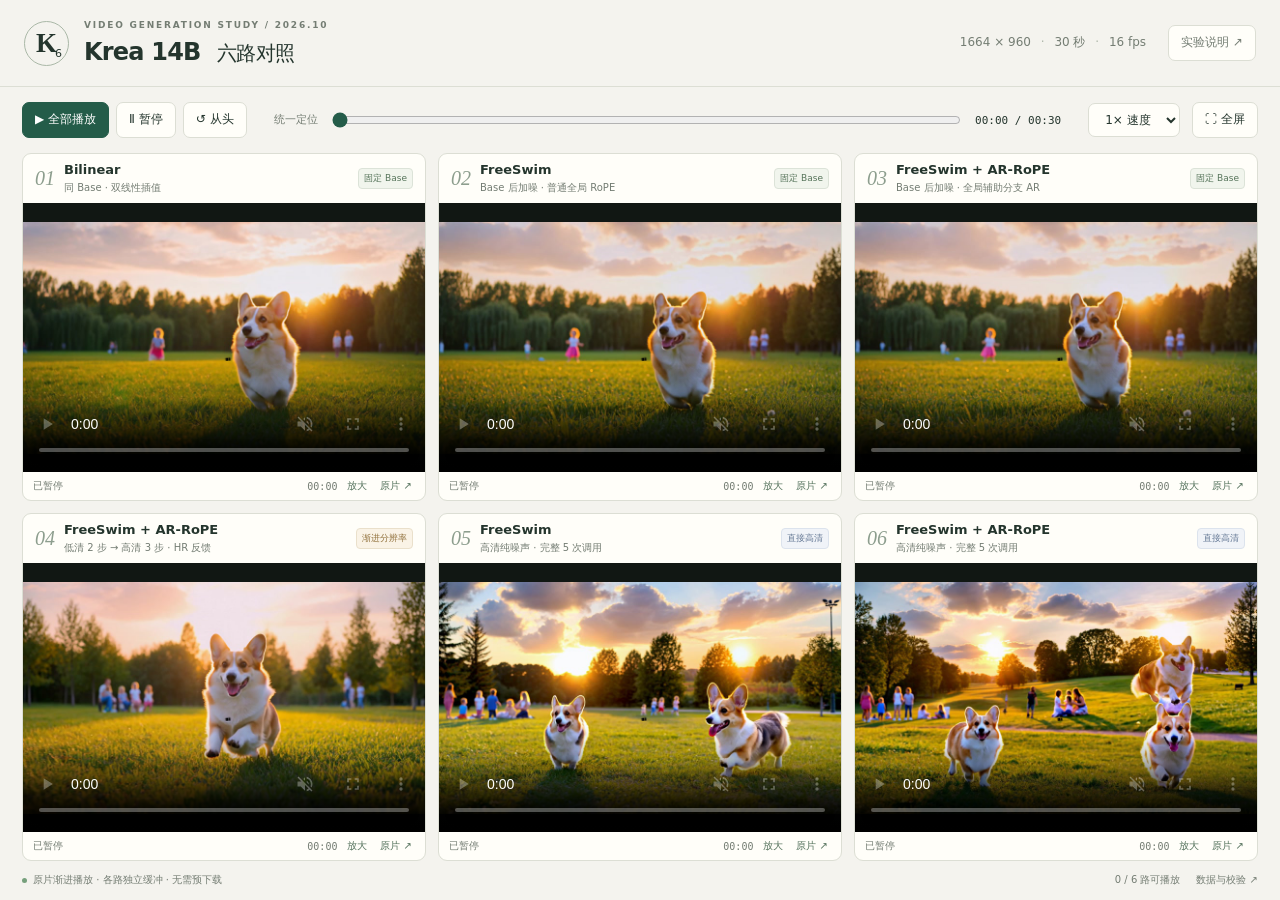
==== index.html @ 039e1114 "Add Krea 14B six-way comparison page" ====
<!doctype html>
<html lang="zh-CN"><head><meta charset="utf-8"><meta name="viewport" content="width=device-width,initial-scale=1"><meta name="description" content="Krea 14B 六路长视频生成对照，原片渐进播放。"><title>Krea 14B · 六路视频对照</title><link rel="stylesheet" href="./viewer.css"><script src="./viewer.js" defer></script></head>
<body><header class="masthead"><div class="brand" aria-hidden="true">K<span>6</span></div><div><p class="eyebrow">VIDEO GENERATION STUDY / 2026.10</p><h1>Krea 14B <span>六路对照</span></h1></div><div class="header-right"><span>1664 × 960 <i>·</i> 30 秒 <i>·</i> 16 fps</span><button id="about-open">实验说明 ↗</button></div></header>
<main><section class="toolbar" aria-label="统一播放控制"><div class="playback"><button id="play-all" class="primary">▶ 全部播放</button><button id="pause-all">Ⅱ 暂停</button><button id="restart-all" title="所有视频从头播放">↺ 从头</button></div><div class="timeline"><label for="seek-all">统一定位</label><input id="seek-all" type="range" min="0" max="30" step="0.0625" value="0"><output id="global-time">00:00 / 00:30</output></div><select id="speed" aria-label="播放速度"><option value="0.5">0.5×</option><option value="1" selected>1× 速度</option><option value="1.5">1.5×</option></select><button id="fullscreen">⛶ 全屏</button></section>
<section id="gallery" class="gallery" aria-label="六路实验视频"><p class="loading">正在载入实验清单…</p></section>
<footer class="footnote"><span><b class="dot"></b>原片渐进播放 · 各路独立缓冲 · 无需预下载</span><span id="load-summary" role="status">正在连接</span><button id="audit-open">数据与校验 ↗</button></footer><p id="page-error" hidden role="alert"></p></main>
<dialog id="about-dialog"><div class="dialog-heading"><div><p class="eyebrow">READING THE COMPARISON</p><h2>如何看这六组实验</h2></div><button id="about-close" aria-label="关闭实验说明">✕</button></div><p class="intro">同一模型、提示词与 seed；三条不同生成路线。文件校验通过不代表画面质量评分。</p><div class="routes"><article><b>01 — 03 / 固定 Base</b><p>三组共享同一份完整低清 Base。01 仅双线性插值；02、03 插值与 VAE 编码后加噪，再完成高清后缀去噪。03 仅在全局辅助分支加入 AR-RoPE。</p></article><article><b>04 / 低清转高清</b><p>每个自回归块先做低清 2 次模型调用，再通过 VAE 桥接，执行高清 3 次调用。含高清历史反馈，因此不是与 01—03 完全相同的固定 Base。</p></article><article><b>05 — 06 / 直接高清</b><p>从共享的 1664 × 960 高清纯噪声开始，执行完整 5 次模型调用；没有 Base、插值输入或低清反馈。06 在全局辅助分支加入 AR-RoPE。</p></article></div><details><summary>参数与提示词</summary><dl><dt>模型</dt><dd>官方 Krea 14B 权重 · Wan VAE · seed 12</dd><dt>完整调用</dt><dd>1000 → 937.5 → 833.3333 → 625 → 0</dd><dt>Base 后缀</dt><dd>833.3333 → 625 → 0（3 次模型调用）</dd><dt>FreeSwim</dt><dd>局部半径 15 / 26，CA λ = 1，无跨去噪步特征缓存</dd><dt>AR-RoPE</dt><dd>仅全局辅助分支；参考 30 × 52，Q tile 15 × 26，阈值 6 / 10</dd><dt>时间上下文</dt><dd>官方 Krea 配置：3 latent 历史 + 3 latent 当前块</dd></dl><p id="prompt-text" class="prompt"></p></details><details id="audit-details"><summary>原片与技术校验</summary><p>六份展示原片均为 H.264、1664 × 960、480 帧、16 fps、30 秒；完整解码通过，传输后 SHA-256 与源文件一致。Native Base 作为单独审计产物，不计入六路展示。</p><p><a href="./manifest.json" target="_blank" rel="noopener">查看公开文件清单与 SHA-256 ↗</a> <a href="./media/base_30s.mp4" target="_blank" rel="noopener">Native Base 原片 ↗</a></p><p class="muted">统一定位只在手动拖动时执行。各路缓冲互不等待，长时间播放可能出现时间差；可再次定位到同一时刻比较。</p></details></dialog>
<dialog id="focus-dialog"><div class="dialog-heading"><h2 id="focus-title">单路查看</h2><button id="focus-close" aria-label="关闭单路查看">✕</button></div><div id="focus-slot"></div></dialog></body></html>
---- viewer.css ----
*{box-sizing:border-box} :root{color-scheme:light;--paper:#f4f3ee;--ink:#24352d;--muted:#747d73;--line:#dcded4;--green:#245c49;--white:#fffef9}body{margin:0;background:var(--paper);color:var(--ink);font:14px/1.45 system-ui,-apple-system,"Segoe UI","Microsoft YaHei",sans-serif}button,select{font:inherit;color:inherit;border:1px solid var(--line);border-radius:7px;background:var(--white);padding:8px 12px;cursor:pointer}button:hover,select:hover{border-color:#819b88;background:#e9eee4}button:focus-visible,a:focus-visible,select:focus-visible{outline:3px solid #8bb79d;outline-offset:2px}button.primary{background:var(--green);border-color:var(--green);color:white}.masthead{height:87px;padding:15px 24px;display:flex;align-items:center;gap:15px;border-bottom:1px solid var(--line)}.brand{font:700 27px Georgia,serif;border:1px solid #aab8a7;border-radius:50%;height:45px;width:45px;display:grid;place-content:center;position:relative}.brand span{position:absolute;font:11px system-ui;right:6px;bottom:5px}.eyebrow{font-size:9px;letter-spacing:1.8px;color:var(--muted);margin:0 0 4px;font-weight:600}h1{font-size:24px;letter-spacing:-.8px;margin:0;line-height:1.25}h1 span{font-size:20px;font-weight:400;margin-left:9px}.header-right{margin-left:auto;display:flex;align-items:center;gap:22px;color:var(--muted);font-size:12px}i{font-style:normal;color:#aeb7aa;padding:0 6px}main{padding:0 22px}.toolbar{height:66px;display:flex;gap:12px;align-items:center}.playback{display:flex;gap:7px}.toolbar button,.toolbar select{white-space:nowrap;font-size:12px}.timeline{display:flex;align-items:center;gap:12px;flex:1;min-width:150px;margin:0 15px}.timeline label{font-size:11px;color:var(--muted);white-space:nowrap}.timeline input{accent-color:var(--green);flex:1;min-width:40px;cursor:pointer}.timeline output{font:11px ui-monospace,monospace;white-space:nowrap}.gallery{height:calc(100svh - 192px);min-height:360px;display:grid;grid-template-columns:repeat(3,minmax(0,1fr));grid-template-rows:repeat(2,minmax(0,1fr));gap:12px}.card{background:var(--white);border:1px solid var(--line);border-radius:9px;overflow:hidden;display:flex;flex-direction:column;min-height:0;min-width:0}.card-head{display:flex;align-items:center;gap:9px;padding:8px 12px;min-height:49px;flex-shrink:0}.number{color:#8d9e8e;font:20px Georgia,serif;font-style:italic}.card h2{font-size:13px;line-height:1.2;margin:0;font-weight:650}.subtitle{font-size:10px;color:var(--muted);margin-top:3px}.tag{margin-left:auto;font-size:9px;border:1px solid #dce3d8;border-radius:4px;padding:3px 5px;white-space:nowrap;color:#56745a;background:#f1f5ed}.tag.progressive{color:#92723d;background:#faf3e6;border-color:#eae0cb}.tag.direct{color:#667a96;background:#f0f3f8;border-color:#dce3ed}.video-slot{flex:1;min-height:0;display:flex;background:#111713;align-items:center;justify-content:center;position:relative}.video-slot video{display:block;width:100%;height:100%;object-fit:contain;min-height:0}.card-foot{display:flex;align-items:center;gap:7px;padding:4px 10px;height:28px;font-size:10px;color:var(--muted);flex-shrink:0}.status{margin-right:auto;white-space:nowrap}.status.error{color:#b04535}.card-foot time{font:10px ui-monospace,monospace}.card-foot button,.card-foot a{font-size:10px;background:none;padding:1px 3px;border:0;color:#53715b;text-decoration:none;white-space:nowrap}.card-foot button:hover,.card-foot a:hover{color:#183e2c;text-decoration:underline}.footnote{height:39px;display:flex;align-items:center;gap:16px;font-size:10px;color:var(--muted)}.footnote #load-summary{margin-left:auto}.footnote button{font-size:10px;padding:3px 0;border:0;background:none}.dot{display:inline-block;width:5px;height:5px;border-radius:50%;background:#76a07c;margin-right:6px}.loading{color:var(--muted)}dialog{border:1px solid var(--line);border-radius:14px;background:var(--paper);color:var(--ink);width:min(850px,94vw);max-height:90svh;padding:28px;box-shadow:0 20px 100px #132b2440}dialog::backdrop{background:#11251dc0;backdrop-filter:blur(4px)}.dialog-heading{display:flex;align-items:center;justify-content:space-between;gap:20px}.dialog-heading h2{margin:0;font-size:24px}.dialog-heading button{background:none;border:0;font-size:18px}.intro{color:var(--muted);margin:18px 0 25px}.routes{display:grid;grid-template-columns:repeat(3,1fr);gap:20px;font-size:12px}.routes article{border-top:2px solid #8ca38b;padding-top:12px}.routes article:nth-child(2){border-color:#c3a974}.routes article:nth-child(3){border-color:#8b9eb7}.routes b{font-size:12px}.routes p{color:#617062;line-height:1.8}details{border-top:1px solid var(--line);margin-top:18px;padding-top:15px;font-size:12px}summary{cursor:pointer;font-weight:600}dl{display:grid;grid-template-columns:110px 1fr;gap:8px}dt{color:var(--muted)}dd{margin:0}.prompt{font-size:12px;line-height:1.7;color:var(--muted)}a{color:var(--green)}.muted{color:var(--muted)}#audit-details a{display:inline-block;margin-right:20px}#focus-dialog{width:min(1280px,96vw);padding:16px}#focus-dialog .dialog-heading{margin-bottom:10px}#focus-dialog h2{font-size:18px}#focus-slot{height:calc(85svh - 70px);background:#111713;display:flex;align-items:center;justify-content:center}#focus-slot video{height:100%;width:100%;object-fit:contain}.focus-placeholder{color:#b6c6b7;font-size:12px}#page-error{color:#a33b2d;padding:20px}
@media(max-width:1050px){.timeline{margin:0}.timeline label{display:none}.header-right{gap:10px}.card-head{padding:7px}.tag{font-size:8px}.card h2{font-size:11px}.subtitle{font-size:9px}.number{font-size:17px}.toolbar{gap:7px}}@media(max-width:720px){.masthead{padding:12px;height:82px;gap:10px}.brand{display:none}h1{font-size:21px}h1 span{font-size:17px}.header-right>span{display:none}.header-right button{padding:6px 8px;font-size:11px}main{padding:0 10px}.toolbar{height:auto;padding:12px 0;flex-wrap:wrap}.timeline{order:2;flex-basis:100%;height:24px}.toolbar #fullscreen{margin-left:auto}.gallery{height:auto;min-height:0;grid-template-columns:repeat(2,minmax(0,1fr));grid-template-rows:none;gap:8px}.video-slot{aspect-ratio:26/15;flex:auto}.tag{display:none}.card-head{min-height:51px}.card-foot{padding:4px 5px;gap:3px}.card-foot .original{display:none}.footnote{height:auto;min-height:45px;flex-wrap:wrap;gap:4px;padding:8px 0}.footnote #load-summary{margin-left:auto}.footnote button{margin-left:auto}.routes{grid-template-columns:1fr;gap:10px}dialog{padding:20px}.dialog-heading h2{font-size:20px}}
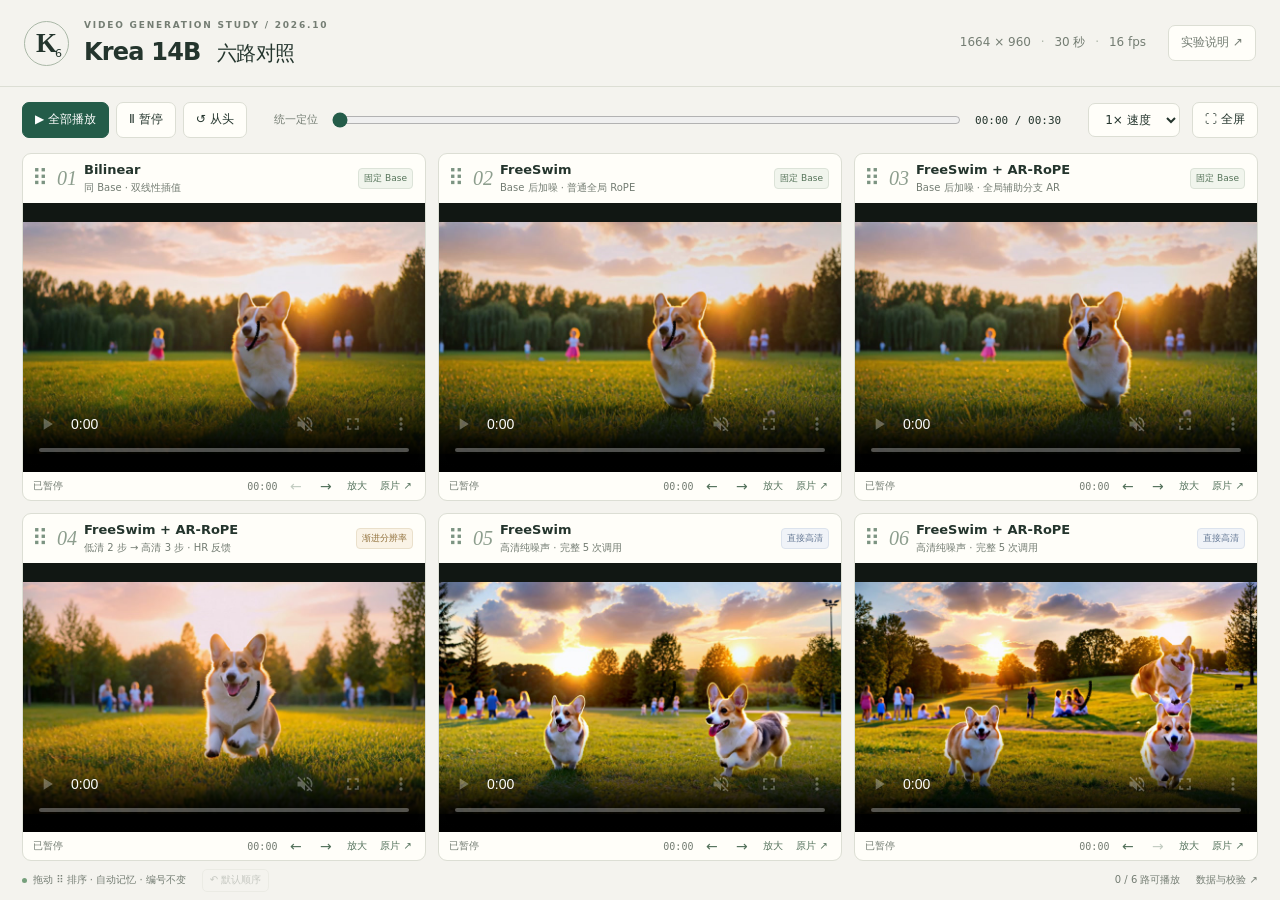
==== commit cc06d8f6: "Add persistent drag and keyboard video ordering" ====
--- a/index.html
+++ b/index.html
@@ -1,8 +1,8 @@
 <!doctype html>
-<html lang="zh-CN"><head><meta charset="utf-8"><meta name="viewport" content="width=device-width,initial-scale=1"><meta name="description" content="Krea 14B 六路长视频生成对照，原片渐进播放。"><title>Krea 14B · 六路视频对照</title><link rel="stylesheet" href="./viewer.css"><script src="./viewer.js" defer></script></head>
+<html lang="zh-CN"><head><meta charset="utf-8"><meta name="viewport" content="width=device-width,initial-scale=1"><meta name="description" content="Krea 14B 六路长视频生成对照，原片渐进播放，可自由调整排列顺序。"><title>Krea 14B · 六路视频对照</title><link rel="stylesheet" href="./viewer.css?v=sort1"><script type="module" src="./viewer.js?v=sort1"></script></head>
 <body><header class="masthead"><div class="brand" aria-hidden="true">K<span>6</span></div><div><p class="eyebrow">VIDEO GENERATION STUDY / 2026.10</p><h1>Krea 14B <span>六路对照</span></h1></div><div class="header-right"><span>1664 × 960 <i>·</i> 30 秒 <i>·</i> 16 fps</span><button id="about-open">实验说明 ↗</button></div></header>
 <main><section class="toolbar" aria-label="统一播放控制"><div class="playback"><button id="play-all" class="primary">▶ 全部播放</button><button id="pause-all">Ⅱ 暂停</button><button id="restart-all" title="所有视频从头播放">↺ 从头</button></div><div class="timeline"><label for="seek-all">统一定位</label><input id="seek-all" type="range" min="0" max="30" step="0.0625" value="0"><output id="global-time">00:00 / 00:30</output></div><select id="speed" aria-label="播放速度"><option value="0.5">0.5×</option><option value="1" selected>1× 速度</option><option value="1.5">1.5×</option></select><button id="fullscreen">⛶ 全屏</button></section>
-<section id="gallery" class="gallery" aria-label="六路实验视频"><p class="loading">正在载入实验清单…</p></section>
-<footer class="footnote"><span><b class="dot"></b>原片渐进播放 · 各路独立缓冲 · 无需预下载</span><span id="load-summary" role="status">正在连接</span><button id="audit-open">数据与校验 ↗</button></footer><p id="page-error" hidden role="alert"></p></main>
+<section id="gallery" class="gallery" role="list" aria-label="六路实验视频，按从左到右、从上到下排序"><p class="loading">正在载入实验清单…</p></section>
+<footer class="footnote"><span id="order-feedback"><b class="dot"></b>拖动 ⠿ 排序 · 自动记忆 · 编号不变</span><button id="reset-order" disabled title="恢复实验 01 到 06 的原始排列">↶ 默认顺序</button><span id="load-summary" role="status">正在连接</span><button id="audit-open">数据与校验 ↗</button></footer><p id="order-help" class="sr-only">拖动标题旁的手柄到目标视频。也可使用卡片下方前移、后移按钮，或聚焦手柄后用方向键、Home、End。顺序只保存在当前浏览器，不改变实验编号、视频内容或播放位置。</p><p id="order-status" class="sr-only" role="status" aria-live="polite" aria-atomic="true"></p><p id="page-error" hidden role="alert"></p></main>
 <dialog id="about-dialog"><div class="dialog-heading"><div><p class="eyebrow">READING THE COMPARISON</p><h2>如何看这六组实验</h2></div><button id="about-close" aria-label="关闭实验说明">✕</button></div><p class="intro">同一模型、提示词与 seed；三条不同生成路线。文件校验通过不代表画面质量评分。</p><div class="routes"><article><b>01 — 03 / 固定 Base</b><p>三组共享同一份完整低清 Base。01 仅双线性插值；02、03 插值与 VAE 编码后加噪，再完成高清后缀去噪。03 仅在全局辅助分支加入 AR-RoPE。</p></article><article><b>04 / 低清转高清</b><p>每个自回归块先做低清 2 次模型调用，再通过 VAE 桥接，执行高清 3 次调用。含高清历史反馈，因此不是与 01—03 完全相同的固定 Base。</p></article><article><b>05 — 06 / 直接高清</b><p>从共享的 1664 × 960 高清纯噪声开始，执行完整 5 次模型调用；没有 Base、插值输入或低清反馈。06 在全局辅助分支加入 AR-RoPE。</p></article></div><details><summary>参数与提示词</summary><dl><dt>模型</dt><dd>官方 Krea 14B 权重 · Wan VAE · seed 12</dd><dt>完整调用</dt><dd>1000 → 937.5 → 833.3333 → 625 → 0</dd><dt>Base 后缀</dt><dd>833.3333 → 625 → 0（3 次模型调用）</dd><dt>FreeSwim</dt><dd>局部半径 15 / 26，CA λ = 1，无跨去噪步特征缓存</dd><dt>AR-RoPE</dt><dd>仅全局辅助分支；参考 30 × 52，Q tile 15 × 26，阈值 6 / 10</dd><dt>时间上下文</dt><dd>官方 Krea 配置：3 latent 历史 + 3 latent 当前块</dd></dl><p id="prompt-text" class="prompt"></p></details><details id="audit-details"><summary>原片与技术校验</summary><p>六份展示原片均为 H.264、1664 × 960、480 帧、16 fps、30 秒；完整解码通过，传输后 SHA-256 与源文件一致。Native Base 作为单独审计产物，不计入六路展示。</p><p><a href="./manifest.json" target="_blank" rel="noopener">查看公开文件清单与 SHA-256 ↗</a> <a href="./media/base_30s.mp4" target="_blank" rel="noopener">Native Base 原片 ↗</a></p><p class="muted">统一定位只在手动拖动时执行。各路缓冲互不等待，长时间播放可能出现时间差；可再次定位到同一时刻比较。</p></details></dialog>
 <dialog id="focus-dialog"><div class="dialog-heading"><h2 id="focus-title">单路查看</h2><button id="focus-close" aria-label="关闭单路查看">✕</button></div><div id="focus-slot"></div></dialog></body></html>
--- a/viewer.css
+++ b/viewer.css
@@ -1,2 +1,3 @@
 *{box-sizing:border-box} :root{color-scheme:light;--paper:#f4f3ee;--ink:#24352d;--muted:#747d73;--line:#dcded4;--green:#245c49;--white:#fffef9}body{margin:0;background:var(--paper);color:var(--ink);font:14px/1.45 system-ui,-apple-system,"Segoe UI","Microsoft YaHei",sans-serif}button,select{font:inherit;color:inherit;border:1px solid var(--line);border-radius:7px;background:var(--white);padding:8px 12px;cursor:pointer}button:hover,select:hover{border-color:#819b88;background:#e9eee4}button:focus-visible,a:focus-visible,select:focus-visible{outline:3px solid #8bb79d;outline-offset:2px}button.primary{background:var(--green);border-color:var(--green);color:white}.masthead{height:87px;padding:15px 24px;display:flex;align-items:center;gap:15px;border-bottom:1px solid var(--line)}.brand{font:700 27px Georgia,serif;border:1px solid #aab8a7;border-radius:50%;height:45px;width:45px;display:grid;place-content:center;position:relative}.brand span{position:absolute;font:11px system-ui;right:6px;bottom:5px}.eyebrow{font-size:9px;letter-spacing:1.8px;color:var(--muted);margin:0 0 4px;font-weight:600}h1{font-size:24px;letter-spacing:-.8px;margin:0;line-height:1.25}h1 span{font-size:20px;font-weight:400;margin-left:9px}.header-right{margin-left:auto;display:flex;align-items:center;gap:22px;color:var(--muted);font-size:12px}i{font-style:normal;color:#aeb7aa;padding:0 6px}main{padding:0 22px}.toolbar{height:66px;display:flex;gap:12px;align-items:center}.playback{display:flex;gap:7px}.toolbar button,.toolbar select{white-space:nowrap;font-size:12px}.timeline{display:flex;align-items:center;gap:12px;flex:1;min-width:150px;margin:0 15px}.timeline label{font-size:11px;color:var(--muted);white-space:nowrap}.timeline input{accent-color:var(--green);flex:1;min-width:40px;cursor:pointer}.timeline output{font:11px ui-monospace,monospace;white-space:nowrap}.gallery{height:calc(100svh - 192px);min-height:360px;display:grid;grid-template-columns:repeat(3,minmax(0,1fr));grid-template-rows:repeat(2,minmax(0,1fr));gap:12px}.card{background:var(--white);border:1px solid var(--line);border-radius:9px;overflow:hidden;display:flex;flex-direction:column;min-height:0;min-width:0}.card-head{display:flex;align-items:center;gap:9px;padding:8px 12px;min-height:49px;flex-shrink:0}.number{color:#8d9e8e;font:20px Georgia,serif;font-style:italic}.card h2{font-size:13px;line-height:1.2;margin:0;font-weight:650}.subtitle{font-size:10px;color:var(--muted);margin-top:3px}.tag{margin-left:auto;font-size:9px;border:1px solid #dce3d8;border-radius:4px;padding:3px 5px;white-space:nowrap;color:#56745a;background:#f1f5ed}.tag.progressive{color:#92723d;background:#faf3e6;border-color:#eae0cb}.tag.direct{color:#667a96;background:#f0f3f8;border-color:#dce3ed}.video-slot{flex:1;min-height:0;display:flex;background:#111713;align-items:center;justify-content:center;position:relative}.video-slot video{display:block;width:100%;height:100%;object-fit:contain;min-height:0}.card-foot{display:flex;align-items:center;gap:7px;padding:4px 10px;height:28px;font-size:10px;color:var(--muted);flex-shrink:0}.status{margin-right:auto;white-space:nowrap}.status.error{color:#b04535}.card-foot time{font:10px ui-monospace,monospace}.card-foot button,.card-foot a{font-size:10px;background:none;padding:1px 3px;border:0;color:#53715b;text-decoration:none;white-space:nowrap}.card-foot button:hover,.card-foot a:hover{color:#183e2c;text-decoration:underline}.footnote{height:39px;display:flex;align-items:center;gap:16px;font-size:10px;color:var(--muted)}.footnote #load-summary{margin-left:auto}.footnote button{font-size:10px;padding:3px 0;border:0;background:none}.dot{display:inline-block;width:5px;height:5px;border-radius:50%;background:#76a07c;margin-right:6px}.loading{color:var(--muted)}dialog{border:1px solid var(--line);border-radius:14px;background:var(--paper);color:var(--ink);width:min(850px,94vw);max-height:90svh;padding:28px;box-shadow:0 20px 100px #132b2440}dialog::backdrop{background:#11251dc0;backdrop-filter:blur(4px)}.dialog-heading{display:flex;align-items:center;justify-content:space-between;gap:20px}.dialog-heading h2{margin:0;font-size:24px}.dialog-heading button{background:none;border:0;font-size:18px}.intro{color:var(--muted);margin:18px 0 25px}.routes{display:grid;grid-template-columns:repeat(3,1fr);gap:20px;font-size:12px}.routes article{border-top:2px solid #8ca38b;padding-top:12px}.routes article:nth-child(2){border-color:#c3a974}.routes article:nth-child(3){border-color:#8b9eb7}.routes b{font-size:12px}.routes p{color:#617062;line-height:1.8}details{border-top:1px solid var(--line);margin-top:18px;padding-top:15px;font-size:12px}summary{cursor:pointer;font-weight:600}dl{display:grid;grid-template-columns:110px 1fr;gap:8px}dt{color:var(--muted)}dd{margin:0}.prompt{font-size:12px;line-height:1.7;color:var(--muted)}a{color:var(--green)}.muted{color:var(--muted)}#audit-details a{display:inline-block;margin-right:20px}#focus-dialog{width:min(1280px,96vw);padding:16px}#focus-dialog .dialog-heading{margin-bottom:10px}#focus-dialog h2{font-size:18px}#focus-slot{height:calc(85svh - 70px);background:#111713;display:flex;align-items:center;justify-content:center}#focus-slot video{height:100%;width:100%;object-fit:contain}.focus-placeholder{color:#b6c6b7;font-size:12px}#page-error{color:#a33b2d;padding:20px}
-@media(max-width:1050px){.timeline{margin:0}.timeline label{display:none}.header-right{gap:10px}.card-head{padding:7px}.tag{font-size:8px}.card h2{font-size:11px}.subtitle{font-size:9px}.number{font-size:17px}.toolbar{gap:7px}}@media(max-width:720px){.masthead{padding:12px;height:82px;gap:10px}.brand{display:none}h1{font-size:21px}h1 span{font-size:17px}.header-right>span{display:none}.header-right button{padding:6px 8px;font-size:11px}main{padding:0 10px}.toolbar{height:auto;padding:12px 0;flex-wrap:wrap}.timeline{order:2;flex-basis:100%;height:24px}.toolbar #fullscreen{margin-left:auto}.gallery{height:auto;min-height:0;grid-template-columns:repeat(2,minmax(0,1fr));grid-template-rows:none;gap:8px}.video-slot{aspect-ratio:26/15;flex:auto}.tag{display:none}.card-head{min-height:51px}.card-foot{padding:4px 5px;gap:3px}.card-foot .original{display:none}.footnote{height:auto;min-height:45px;flex-wrap:wrap;gap:4px;padding:8px 0}.footnote #load-summary{margin-left:auto}.footnote button{margin-left:auto}.routes{grid-template-columns:1fr;gap:10px}dialog{padding:20px}.dialog-heading h2{font-size:20px}}
+.drag-handle{align-self:stretch;flex:0 0 20px;border:0;background:transparent;padding:0;color:#7c9482;font-size:23px;line-height:1;cursor:grab;user-select:none;touch-action:none}.drag-handle:active{cursor:grabbing}.card-head{gap:7px;padding-left:7px}.card-head>div{min-width:0}.card.dragging{opacity:.6}.card.drop-target{outline:3px solid var(--green);outline-offset:-3px;background:#eaf2e7}.card-foot .move-button{font-size:14px;min-width:23px;height:22px;border:1px solid transparent;border-radius:4px;text-decoration:none;line-height:1}.card-foot .move-button:hover:not(:disabled){border-color:#b7c7b7;background:#eef3e9}button:disabled{opacity:.35;cursor:default}button:disabled:hover{background:transparent;border-color:var(--line)}.sr-only{position:absolute;width:1px;height:1px;padding:0;margin:-1px;overflow:hidden;clip:rect(0,0,0,0);white-space:nowrap;border:0}.footnote #reset-order{padding:3px 7px;border:1px solid var(--line);border-radius:5px}
+@media(max-width:1050px){.timeline{margin:0}.timeline label{display:none}.header-right{gap:10px}.card-head{padding:7px;gap:5px}.drag-handle{flex-basis:16px;font-size:20px}.tag{font-size:8px}.card h2{font-size:11px}.subtitle{font-size:9px}.number{font-size:17px}.toolbar{gap:7px}}@media(max-width:720px){.masthead{padding:12px;height:82px;gap:10px}.brand{display:none}h1{font-size:21px}h1 span{font-size:17px}.header-right>span{display:none}.header-right button{padding:6px 8px;font-size:11px}main{padding:0 10px}.toolbar{height:auto;padding:12px 0;flex-wrap:wrap}.timeline{order:2;flex-basis:100%;height:24px}.toolbar #fullscreen{margin-left:auto}.gallery{height:auto;min-height:0;grid-template-columns:repeat(2,minmax(0,1fr));grid-template-rows:none;gap:8px}.video-slot{aspect-ratio:26/15;flex:auto}.tag{display:none}.card-head{min-height:51px}.card-foot{padding:4px 5px;gap:3px}.card-foot .original{display:none}.card-foot .move-button{min-width:24px;min-height:28px}.card-foot{height:34px}.footnote{height:auto;min-height:45px;flex-wrap:wrap;gap:7px;padding:8px 0}.footnote #load-summary{margin-left:auto}.footnote button{margin-left:auto}.routes{grid-template-columns:1fr;gap:10px}dialog{padding:20px}.dialog-heading h2{font-size:20px}}
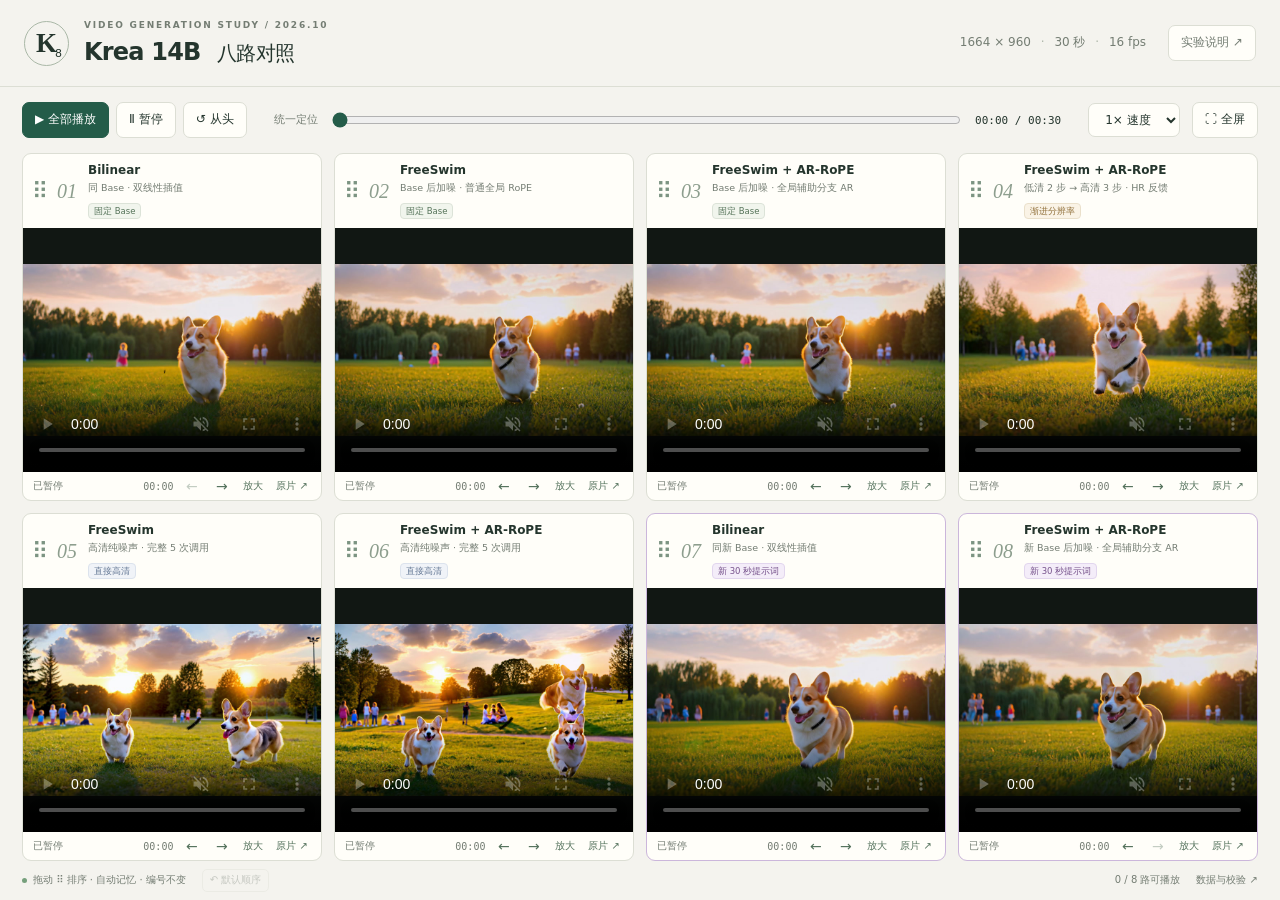
==== commit 8c5bb1e9: "Add verified 30-second prompt pair to eight-way viewer" ====
--- a/index.html
+++ b/index.html
@@ -1,8 +1,30 @@
 <!doctype html>
-<html lang="zh-CN"><head><meta charset="utf-8"><meta name="viewport" content="width=device-width,initial-scale=1"><meta name="description" content="Krea 14B 六路长视频生成对照，原片渐进播放，可自由调整排列顺序。"><title>Krea 14B · 六路视频对照</title><link rel="stylesheet" href="./viewer.css?v=sort1"><script type="module" src="./viewer.js?v=sort1"></script></head>
-<body><header class="masthead"><div class="brand" aria-hidden="true">K<span>6</span></div><div><p class="eyebrow">VIDEO GENERATION STUDY / 2026.10</p><h1>Krea 14B <span>六路对照</span></h1></div><div class="header-right"><span>1664 × 960 <i>·</i> 30 秒 <i>·</i> 16 fps</span><button id="about-open">实验说明 ↗</button></div></header>
-<main><section class="toolbar" aria-label="统一播放控制"><div class="playback"><button id="play-all" class="primary">▶ 全部播放</button><button id="pause-all">Ⅱ 暂停</button><button id="restart-all" title="所有视频从头播放">↺ 从头</button></div><div class="timeline"><label for="seek-all">统一定位</label><input id="seek-all" type="range" min="0" max="30" step="0.0625" value="0"><output id="global-time">00:00 / 00:30</output></div><select id="speed" aria-label="播放速度"><option value="0.5">0.5×</option><option value="1" selected>1× 速度</option><option value="1.5">1.5×</option></select><button id="fullscreen">⛶ 全屏</button></section>
-<section id="gallery" class="gallery" role="list" aria-label="六路实验视频，按从左到右、从上到下排序"><p class="loading">正在载入实验清单…</p></section>
-<footer class="footnote"><span id="order-feedback"><b class="dot"></b>拖动 ⠿ 排序 · 自动记忆 · 编号不变</span><button id="reset-order" disabled title="恢复实验 01 到 06 的原始排列">↶ 默认顺序</button><span id="load-summary" role="status">正在连接</span><button id="audit-open">数据与校验 ↗</button></footer><p id="order-help" class="sr-only">拖动标题旁的手柄到目标视频。也可使用卡片下方前移、后移按钮，或聚焦手柄后用方向键、Home、End。顺序只保存在当前浏览器，不改变实验编号、视频内容或播放位置。</p><p id="order-status" class="sr-only" role="status" aria-live="polite" aria-atomic="true"></p><p id="page-error" hidden role="alert"></p></main>
-<dialog id="about-dialog"><div class="dialog-heading"><div><p class="eyebrow">READING THE COMPARISON</p><h2>如何看这六组实验</h2></div><button id="about-close" aria-label="关闭实验说明">✕</button></div><p class="intro">同一模型、提示词与 seed；三条不同生成路线。文件校验通过不代表画面质量评分。</p><div class="routes"><article><b>01 — 03 / 固定 Base</b><p>三组共享同一份完整低清 Base。01 仅双线性插值；02、03 插值与 VAE 编码后加噪，再完成高清后缀去噪。03 仅在全局辅助分支加入 AR-RoPE。</p></article><article><b>04 / 低清转高清</b><p>每个自回归块先做低清 2 次模型调用，再通过 VAE 桥接，执行高清 3 次调用。含高清历史反馈，因此不是与 01—03 完全相同的固定 Base。</p></article><article><b>05 — 06 / 直接高清</b><p>从共享的 1664 × 960 高清纯噪声开始，执行完整 5 次模型调用；没有 Base、插值输入或低清反馈。06 在全局辅助分支加入 AR-RoPE。</p></article></div><details><summary>参数与提示词</summary><dl><dt>模型</dt><dd>官方 Krea 14B 权重 · Wan VAE · seed 12</dd><dt>完整调用</dt><dd>1000 → 937.5 → 833.3333 → 625 → 0</dd><dt>Base 后缀</dt><dd>833.3333 → 625 → 0（3 次模型调用）</dd><dt>FreeSwim</dt><dd>局部半径 15 / 26，CA λ = 1，无跨去噪步特征缓存</dd><dt>AR-RoPE</dt><dd>仅全局辅助分支；参考 30 × 52，Q tile 15 × 26，阈值 6 / 10</dd><dt>时间上下文</dt><dd>官方 Krea 配置：3 latent 历史 + 3 latent 当前块</dd></dl><p id="prompt-text" class="prompt"></p></details><details id="audit-details"><summary>原片与技术校验</summary><p>六份展示原片均为 H.264、1664 × 960、480 帧、16 fps、30 秒；完整解码通过，传输后 SHA-256 与源文件一致。Native Base 作为单独审计产物，不计入六路展示。</p><p><a href="./manifest.json" target="_blank" rel="noopener">查看公开文件清单与 SHA-256 ↗</a> <a href="./media/base_30s.mp4" target="_blank" rel="noopener">Native Base 原片 ↗</a></p><p class="muted">统一定位只在手动拖动时执行。各路缓冲互不等待，长时间播放可能出现时间差；可再次定位到同一时刻比较。</p></details></dialog>
-<dialog id="focus-dialog"><div class="dialog-heading"><h2 id="focus-title">单路查看</h2><button id="focus-close" aria-label="关闭单路查看">✕</button></div><div id="focus-slot"></div></dialog></body></html>
+<html lang="zh-CN">
+<head>
+<meta charset="utf-8"><meta name="viewport" content="width=device-width,initial-scale=1">
+<meta name="description" content="Krea 14B 八路长视频对照：原六路与新30秒提示词两路，原片渐进播放，可自由排序。">
+<title>Krea 14B · 八路视频对照</title>
+<link rel="stylesheet" href="./viewer.css?v=prompt30s1"><script type="module" src="./viewer.js?v=prompt30s1"></script>
+</head>
+<body>
+<header class="masthead"><div class="brand" aria-hidden="true">K<span>8</span></div><div><p class="eyebrow">VIDEO GENERATION STUDY / 2026.10</p><h1>Krea 14B <span>八路对照</span></h1></div><div class="header-right"><span>1664 × 960 <i>·</i> 30 秒 <i>·</i> 16 fps</span><button id="about-open">实验说明 ↗</button></div></header>
+<main>
+<section class="toolbar" aria-label="统一播放控制"><div class="playback"><button id="play-all" class="primary">▶ 全部播放</button><button id="pause-all">Ⅱ 暂停</button><button id="restart-all" title="所有视频从头播放">↺ 从头</button></div><div class="timeline"><label for="seek-all">统一定位</label><input id="seek-all" type="range" min="0" max="30" step="0.0625" value="0"><output id="global-time">00:00 / 00:30</output></div><select id="speed" aria-label="播放速度"><option value="0.5">0.5×</option><option value="1" selected>1× 速度</option><option value="1.5">1.5×</option></select><button id="fullscreen">⛶ 全屏</button></section>
+<section id="gallery" class="gallery" role="list" aria-label="八路实验视频，按从左到右、从上到下排序"><p class="loading">正在载入实验清单…</p></section>
+<footer class="footnote"><span id="order-feedback"><b class="dot"></b>拖动 ⠿ 排序 · 自动记忆 · 编号不变</span><button id="reset-order" disabled title="恢复实验 01 到 08 的原始排列">↶ 默认顺序</button><span id="load-summary" role="status">正在连接</span><button id="audit-open">数据与校验 ↗</button></footer>
+<p id="order-help" class="sr-only">拖动标题旁的手柄到目标视频。也可使用卡片下方前移、后移按钮，或聚焦手柄后用方向键、Home、End。顺序只保存在当前浏览器，不改变实验编号、视频内容或播放位置。</p><p id="order-status" class="sr-only" role="status" aria-live="polite" aria-atomic="true"></p><p id="page-error" hidden role="alert"></p>
+</main>
+<dialog id="about-dialog">
+<div class="dialog-heading"><div><p class="eyebrow">READING THE COMPARISON</p><h2>如何看这八组实验</h2></div><button id="about-close" aria-label="关闭实验说明">✕</button></div>
+<p class="intro">同一模型与 seed；01—06 使用原提示词，07—08 使用明确“30 秒”的新提示词。新两路共享重新生成的 Base，不能把八路视为同一固定 Base。文件校验通过不代表画面质量评分。</p>
+<div class="routes">
+<article><b>01 — 03 / 原提示词 · 固定 Base</b><p>三组共享同一份完整低清 Base。01 仅双线性插值；02、03 插值与 VAE 编码后加噪，再完成高清后缀去噪。03 仅在全局辅助分支加入 AR-RoPE。</p></article>
+<article><b>04 / 原提示词 · 低清转高清</b><p>每个自回归块先做低清 2 次模型调用，再通过 VAE 桥接，执行高清 3 次调用。含高清历史反馈，因此不是与 01—03 完全相同的固定 Base。</p></article>
+<article><b>05 — 06 / 原提示词 · 直接高清</b><p>从共享的 1664 × 960 高清纯噪声开始，执行完整 5 次模型调用；没有 Base、插值输入或低清反馈。06 在全局辅助分支加入 AR-RoPE。</p></article>
+<article><b>07 — 08 / 新 30 秒提示词 · 新 Base</b><p>只在提示词第一句明确视频时长，其余文字和生成参数不变。两组共享本次新生成的完整 Base：07 为双线性插值；08 为 Base 插值、VAE 编码后加噪，再以 FreeSwim + 全局辅助分支 AR-RoPE 完成高清后缀去噪。</p></article>
+</div>
+<details><summary>参数与两套提示词</summary><dl><dt>模型</dt><dd>官方 Krea 14B 权重 · Wan VAE · seed 12</dd><dt>完整调用</dt><dd>1000 → 937.5 → 833.3333 → 625 → 0</dd><dt>Base 后缀</dt><dd>833.3333 → 625 → 0（3 次模型调用）</dd><dt>FreeSwim</dt><dd>局部半径 15 / 26，CA λ = 1，无跨去噪步特征缓存</dd><dt>AR-RoPE</dt><dd>仅全局辅助分支；参考 30 × 52，Q tile 15 × 26，阈值 6 / 10</dd><dt>时间上下文</dt><dd>官方 Krea 配置：3 latent 历史 + 3 latent 当前块</dd></dl><h3>01—06 · 原提示词</h3><p id="prompt-text" class="prompt"></p><h3>07—08 · 新提示词</h3><p id="prompt30s-text" class="prompt"></p></details>
+<details id="audit-details"><summary>原片与技术校验</summary><p>八份展示原片均为 H.264、1664 × 960、480 帧、16 fps、30 秒；完整解码通过，传输后 SHA-256 与源文件一致，没有重新压缩。两份 832 × 480 Native Base 分别作为旧、新提示词的审计产物，不计入八路展示。</p><p><a href="./manifest.json" target="_blank" rel="noopener">公开文件清单与 SHA-256 ↗</a><a href="./media/base_30s.mp4" target="_blank" rel="noopener">原提示词 Native Base ↗</a><a href="./media/base_prompt30s_30s.mp4" target="_blank" rel="noopener">新提示词 Native Base ↗</a></p><p class="muted">统一定位只在手动拖动时执行。各路缓冲互不等待，长时间播放可能出现时间差；可再次定位到同一时刻比较。可直接对照 01 与 07、03 与 08，观察加入时长描述后的变化。</p></details>
+</dialog>
+<dialog id="focus-dialog"><div class="dialog-heading"><h2 id="focus-title">单路查看</h2><button id="focus-close" aria-label="关闭单路查看">✕</button></div><div id="focus-slot"></div></dialog>
+</body></html>
--- a/viewer.css
+++ b/viewer.css
@@ -1,3 +1,11 @@
 *{box-sizing:border-box} :root{color-scheme:light;--paper:#f4f3ee;--ink:#24352d;--muted:#747d73;--line:#dcded4;--green:#245c49;--white:#fffef9}body{margin:0;background:var(--paper);color:var(--ink);font:14px/1.45 system-ui,-apple-system,"Segoe UI","Microsoft YaHei",sans-serif}button,select{font:inherit;color:inherit;border:1px solid var(--line);border-radius:7px;background:var(--white);padding:8px 12px;cursor:pointer}button:hover,select:hover{border-color:#819b88;background:#e9eee4}button:focus-visible,a:focus-visible,select:focus-visible{outline:3px solid #8bb79d;outline-offset:2px}button.primary{background:var(--green);border-color:var(--green);color:white}.masthead{height:87px;padding:15px 24px;display:flex;align-items:center;gap:15px;border-bottom:1px solid var(--line)}.brand{font:700 27px Georgia,serif;border:1px solid #aab8a7;border-radius:50%;height:45px;width:45px;display:grid;place-content:center;position:relative}.brand span{position:absolute;font:11px system-ui;right:6px;bottom:5px}.eyebrow{font-size:9px;letter-spacing:1.8px;color:var(--muted);margin:0 0 4px;font-weight:600}h1{font-size:24px;letter-spacing:-.8px;margin:0;line-height:1.25}h1 span{font-size:20px;font-weight:400;margin-left:9px}.header-right{margin-left:auto;display:flex;align-items:center;gap:22px;color:var(--muted);font-size:12px}i{font-style:normal;color:#aeb7aa;padding:0 6px}main{padding:0 22px}.toolbar{height:66px;display:flex;gap:12px;align-items:center}.playback{display:flex;gap:7px}.toolbar button,.toolbar select{white-space:nowrap;font-size:12px}.timeline{display:flex;align-items:center;gap:12px;flex:1;min-width:150px;margin:0 15px}.timeline label{font-size:11px;color:var(--muted);white-space:nowrap}.timeline input{accent-color:var(--green);flex:1;min-width:40px;cursor:pointer}.timeline output{font:11px ui-monospace,monospace;white-space:nowrap}.gallery{height:calc(100svh - 192px);min-height:360px;display:grid;grid-template-columns:repeat(3,minmax(0,1fr));grid-template-rows:repeat(2,minmax(0,1fr));gap:12px}.card{background:var(--white);border:1px solid var(--line);border-radius:9px;overflow:hidden;display:flex;flex-direction:column;min-height:0;min-width:0}.card-head{display:flex;align-items:center;gap:9px;padding:8px 12px;min-height:49px;flex-shrink:0}.number{color:#8d9e8e;font:20px Georgia,serif;font-style:italic}.card h2{font-size:13px;line-height:1.2;margin:0;font-weight:650}.subtitle{font-size:10px;color:var(--muted);margin-top:3px}.tag{margin-left:auto;font-size:9px;border:1px solid #dce3d8;border-radius:4px;padding:3px 5px;white-space:nowrap;color:#56745a;background:#f1f5ed}.tag.progressive{color:#92723d;background:#faf3e6;border-color:#eae0cb}.tag.direct{color:#667a96;background:#f0f3f8;border-color:#dce3ed}.video-slot{flex:1;min-height:0;display:flex;background:#111713;align-items:center;justify-content:center;position:relative}.video-slot video{display:block;width:100%;height:100%;object-fit:contain;min-height:0}.card-foot{display:flex;align-items:center;gap:7px;padding:4px 10px;height:28px;font-size:10px;color:var(--muted);flex-shrink:0}.status{margin-right:auto;white-space:nowrap}.status.error{color:#b04535}.card-foot time{font:10px ui-monospace,monospace}.card-foot button,.card-foot a{font-size:10px;background:none;padding:1px 3px;border:0;color:#53715b;text-decoration:none;white-space:nowrap}.card-foot button:hover,.card-foot a:hover{color:#183e2c;text-decoration:underline}.footnote{height:39px;display:flex;align-items:center;gap:16px;font-size:10px;color:var(--muted)}.footnote #load-summary{margin-left:auto}.footnote button{font-size:10px;padding:3px 0;border:0;background:none}.dot{display:inline-block;width:5px;height:5px;border-radius:50%;background:#76a07c;margin-right:6px}.loading{color:var(--muted)}dialog{border:1px solid var(--line);border-radius:14px;background:var(--paper);color:var(--ink);width:min(850px,94vw);max-height:90svh;padding:28px;box-shadow:0 20px 100px #132b2440}dialog::backdrop{background:#11251dc0;backdrop-filter:blur(4px)}.dialog-heading{display:flex;align-items:center;justify-content:space-between;gap:20px}.dialog-heading h2{margin:0;font-size:24px}.dialog-heading button{background:none;border:0;font-size:18px}.intro{color:var(--muted);margin:18px 0 25px}.routes{display:grid;grid-template-columns:repeat(3,1fr);gap:20px;font-size:12px}.routes article{border-top:2px solid #8ca38b;padding-top:12px}.routes article:nth-child(2){border-color:#c3a974}.routes article:nth-child(3){border-color:#8b9eb7}.routes b{font-size:12px}.routes p{color:#617062;line-height:1.8}details{border-top:1px solid var(--line);margin-top:18px;padding-top:15px;font-size:12px}summary{cursor:pointer;font-weight:600}dl{display:grid;grid-template-columns:110px 1fr;gap:8px}dt{color:var(--muted)}dd{margin:0}.prompt{font-size:12px;line-height:1.7;color:var(--muted)}a{color:var(--green)}.muted{color:var(--muted)}#audit-details a{display:inline-block;margin-right:20px}#focus-dialog{width:min(1280px,96vw);padding:16px}#focus-dialog .dialog-heading{margin-bottom:10px}#focus-dialog h2{font-size:18px}#focus-slot{height:calc(85svh - 70px);background:#111713;display:flex;align-items:center;justify-content:center}#focus-slot video{height:100%;width:100%;object-fit:contain}.focus-placeholder{color:#b6c6b7;font-size:12px}#page-error{color:#a33b2d;padding:20px}
 .drag-handle{align-self:stretch;flex:0 0 20px;border:0;background:transparent;padding:0;color:#7c9482;font-size:23px;line-height:1;cursor:grab;user-select:none;touch-action:none}.drag-handle:active{cursor:grabbing}.card-head{gap:7px;padding-left:7px}.card-head>div{min-width:0}.card.dragging{opacity:.6}.card.drop-target{outline:3px solid var(--green);outline-offset:-3px;background:#eaf2e7}.card-foot .move-button{font-size:14px;min-width:23px;height:22px;border:1px solid transparent;border-radius:4px;text-decoration:none;line-height:1}.card-foot .move-button:hover:not(:disabled){border-color:#b7c7b7;background:#eef3e9}button:disabled{opacity:.35;cursor:default}button:disabled:hover{background:transparent;border-color:var(--line)}.sr-only{position:absolute;width:1px;height:1px;padding:0;margin:-1px;overflow:hidden;clip:rect(0,0,0,0);white-space:nowrap;border:0}.footnote #reset-order{padding:3px 7px;border:1px solid var(--line);border-radius:5px}
 @media(max-width:1050px){.timeline{margin:0}.timeline label{display:none}.header-right{gap:10px}.card-head{padding:7px;gap:5px}.drag-handle{flex-basis:16px;font-size:20px}.tag{font-size:8px}.card h2{font-size:11px}.subtitle{font-size:9px}.number{font-size:17px}.toolbar{gap:7px}}@media(max-width:720px){.masthead{padding:12px;height:82px;gap:10px}.brand{display:none}h1{font-size:21px}h1 span{font-size:17px}.header-right>span{display:none}.header-right button{padding:6px 8px;font-size:11px}main{padding:0 10px}.toolbar{height:auto;padding:12px 0;flex-wrap:wrap}.timeline{order:2;flex-basis:100%;height:24px}.toolbar #fullscreen{margin-left:auto}.gallery{height:auto;min-height:0;grid-template-columns:repeat(2,minmax(0,1fr));grid-template-rows:none;gap:8px}.video-slot{aspect-ratio:26/15;flex:auto}.tag{display:none}.card-head{min-height:51px}.card-foot{padding:4px 5px;gap:3px}.card-foot .original{display:none}.card-foot .move-button{min-width:24px;min-height:28px}.card-foot{height:34px}.footnote{height:auto;min-height:45px;flex-wrap:wrap;gap:7px;padding:8px 0}.footnote #load-summary{margin-left:auto}.footnote button{margin-left:auto}.routes{grid-template-columns:1fr;gap:10px}dialog{padding:20px}.dialog-heading h2{font-size:20px}}
+.gallery{grid-template-columns:repeat(4,minmax(0,1fr))}
+.card-head{display:grid;grid-template-columns:20px 24px minmax(0,1fr);gap:4px 7px;padding:7px;min-height:74px}
+.drag-handle,.number{grid-row:1 / 3}.card-head>div{grid-column:3}.card h2{font-size:12px}.subtitle{font-size:9.5px}.tag{grid-column:3;justify-self:start;margin-left:0;font-size:8.5px;padding:1px 5px}
+.tag.prompt30s{color:#76528b;background:#f4edf9;border-color:#e2d6ee}.card:has(.tag.prompt30s){border-color:#cbb6db}
+.routes{grid-template-columns:repeat(2,1fr)}.routes article:nth-child(4){border-color:#ab8fc0}
+@media(max-width:1099px){.gallery{height:auto;min-height:0;grid-template-columns:repeat(2,minmax(0,1fr));grid-template-rows:none}.video-slot{aspect-ratio:26/15;flex:auto}.timeline{margin:0}.timeline label{display:none}.header-right{gap:10px}.toolbar{gap:7px}}
+@media(max-width:720px){.card-head{grid-template-columns:16px 20px minmax(0,1fr);gap:3px 5px;min-height:82px}.tag{display:inline-block}.card h2{font-size:11px}.subtitle{font-size:9px}.routes{grid-template-columns:1fr}}
+@media(max-width:480px){.gallery{grid-template-columns:1fr}.card-head{min-height:70px}.card h2{font-size:13px}.subtitle{font-size:10px}}
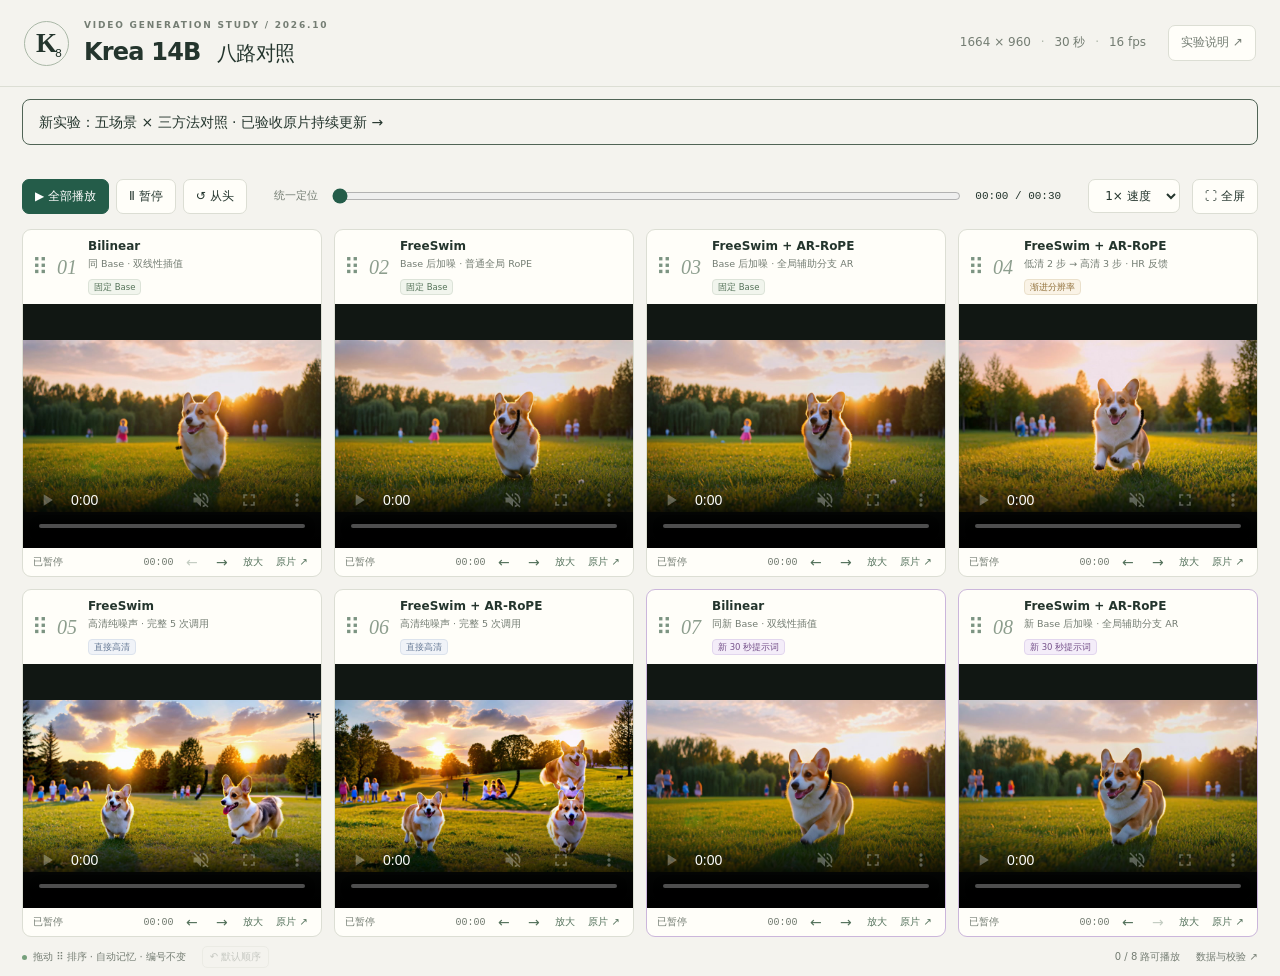
==== commit 6cd2a90e: "Publish verified five-scene three-method video comparison" ====
--- a/index.html
+++ b/index.html
@@ -9,6 +9,7 @@
 <body>
 <header class="masthead"><div class="brand" aria-hidden="true">K<span>8</span></div><div><p class="eyebrow">VIDEO GENERATION STUDY / 2026.10</p><h1>Krea 14B <span>八路对照</span></h1></div><div class="header-right"><span>1664 × 960 <i>·</i> 30 秒 <i>·</i> 16 fps</span><button id="about-open">实验说明 ↗</button></div></header>
 <main>
+<aside style="margin:12px 0 18px;padding:12px 16px;border:1px solid #506456;border-radius:8px"><a href="./five-scenes-20261026/" style="color:inherit;text-decoration:none">新实验：五场景 × 三方法对照 · 已验收原片持续更新 →</a></aside>
 <section class="toolbar" aria-label="统一播放控制"><div class="playback"><button id="play-all" class="primary">▶ 全部播放</button><button id="pause-all">Ⅱ 暂停</button><button id="restart-all" title="所有视频从头播放">↺ 从头</button></div><div class="timeline"><label for="seek-all">统一定位</label><input id="seek-all" type="range" min="0" max="30" step="0.0625" value="0"><output id="global-time">00:00 / 00:30</output></div><select id="speed" aria-label="播放速度"><option value="0.5">0.5×</option><option value="1" selected>1× 速度</option><option value="1.5">1.5×</option></select><button id="fullscreen">⛶ 全屏</button></section>
 <section id="gallery" class="gallery" role="list" aria-label="八路实验视频，按从左到右、从上到下排序"><p class="loading">正在载入实验清单…</p></section>
 <footer class="footnote"><span id="order-feedback"><b class="dot"></b>拖动 ⠿ 排序 · 自动记忆 · 编号不变</span><button id="reset-order" disabled title="恢复实验 01 到 08 的原始排列">↶ 默认顺序</button><span id="load-summary" role="status">正在连接</span><button id="audit-open">数据与校验 ↗</button></footer>
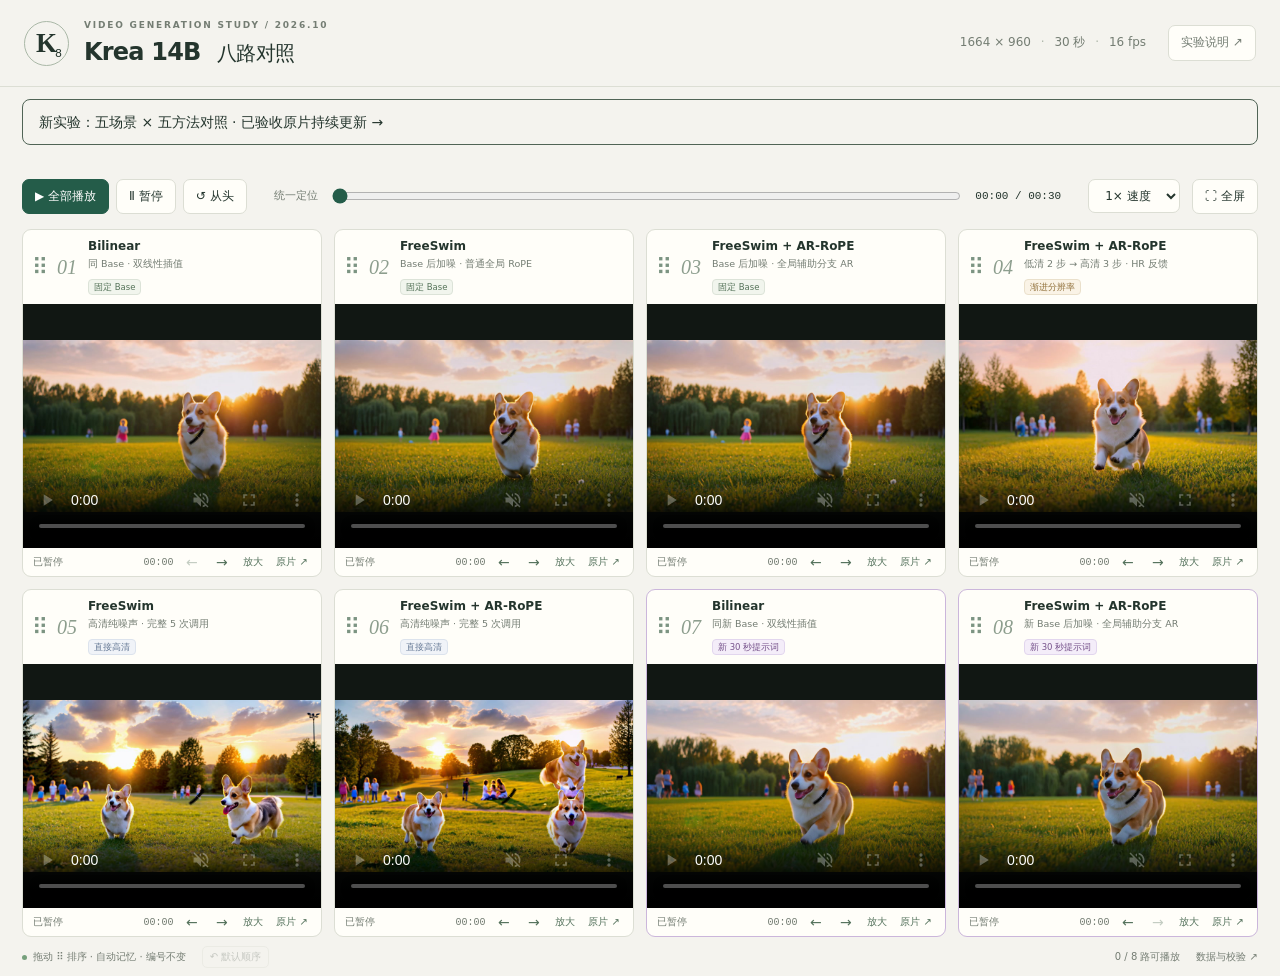
==== commit 49113985: "Add verified pottery FreeSwim videos to five-method comparison" ====
--- a/index.html
+++ b/index.html
@@ -9,7 +9,7 @@
 <body>
 <header class="masthead"><div class="brand" aria-hidden="true">K<span>8</span></div><div><p class="eyebrow">VIDEO GENERATION STUDY / 2026.10</p><h1>Krea 14B <span>八路对照</span></h1></div><div class="header-right"><span>1664 × 960 <i>·</i> 30 秒 <i>·</i> 16 fps</span><button id="about-open">实验说明 ↗</button></div></header>
 <main>
-<aside style="margin:12px 0 18px;padding:12px 16px;border:1px solid #506456;border-radius:8px"><a href="./five-scenes-20261026/" style="color:inherit;text-decoration:none">新实验：五场景 × 三方法对照 · 已验收原片持续更新 →</a></aside>
+<aside style="margin:12px 0 18px;padding:12px 16px;border:1px solid #506456;border-radius:8px"><a href="./five-scenes-20261026/" style="color:inherit;text-decoration:none">新实验：五场景 × 五方法对照 · 已验收原片持续更新 →</a></aside>
 <section class="toolbar" aria-label="统一播放控制"><div class="playback"><button id="play-all" class="primary">▶ 全部播放</button><button id="pause-all">Ⅱ 暂停</button><button id="restart-all" title="所有视频从头播放">↺ 从头</button></div><div class="timeline"><label for="seek-all">统一定位</label><input id="seek-all" type="range" min="0" max="30" step="0.0625" value="0"><output id="global-time">00:00 / 00:30</output></div><select id="speed" aria-label="播放速度"><option value="0.5">0.5×</option><option value="1" selected>1× 速度</option><option value="1.5">1.5×</option></select><button id="fullscreen">⛶ 全屏</button></section>
 <section id="gallery" class="gallery" role="list" aria-label="八路实验视频，按从左到右、从上到下排序"><p class="loading">正在载入实验清单…</p></section>
 <footer class="footnote"><span id="order-feedback"><b class="dot"></b>拖动 ⠿ 排序 · 自动记忆 · 编号不变</span><button id="reset-order" disabled title="恢复实验 01 到 08 的原始排列">↶ 默认顺序</button><span id="load-summary" role="status">正在连接</span><button id="audit-open">数据与校验 ↗</button></footer>
